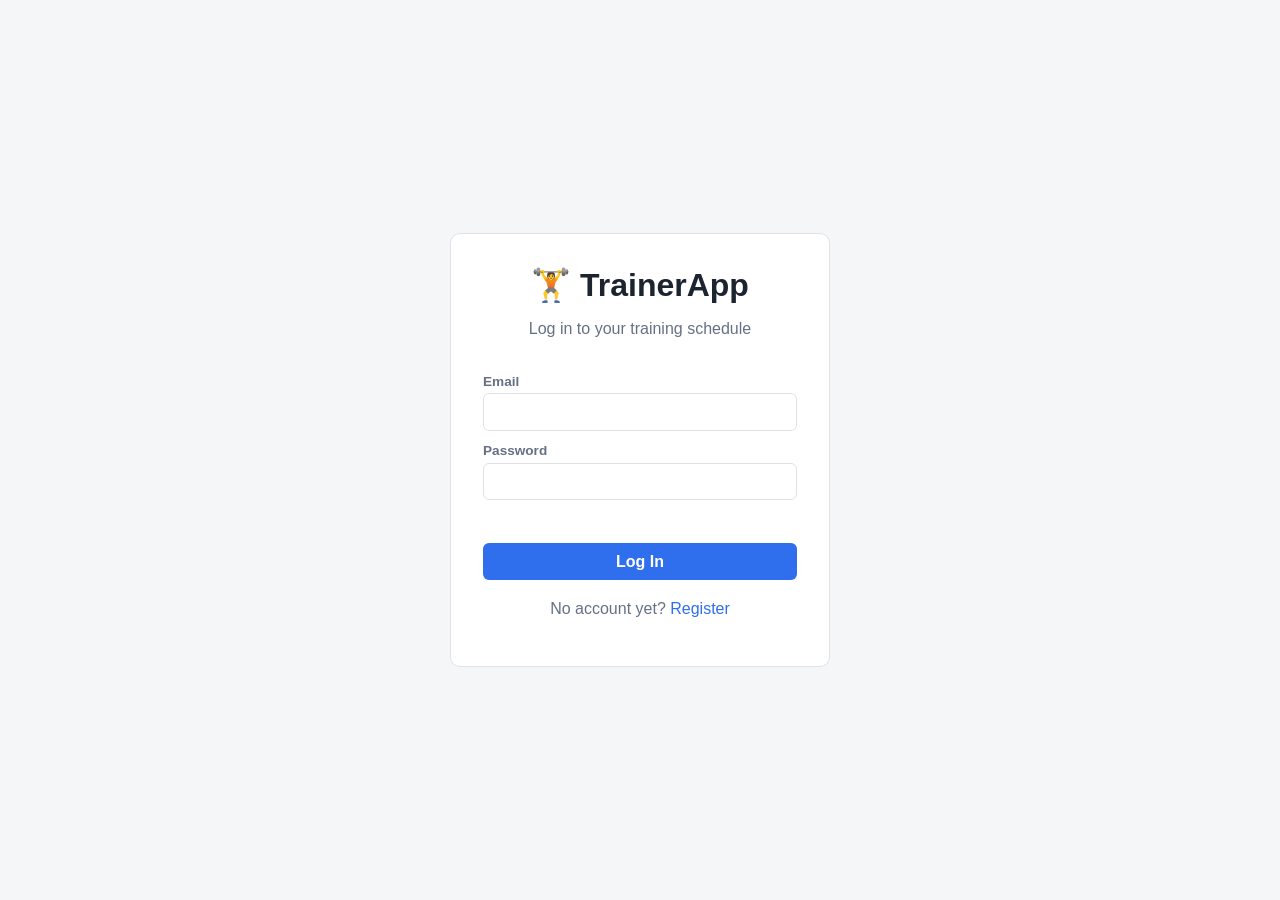
==== frontend/dashboard.html @ 72079b06 "created frontend by claude, may be temporary" ====
<!doctype html>
<html lang="en">
<head>
  <meta charset="UTF-8" />
  <meta name="viewport" content="width=device-width, initial-scale=1" />
  <title>Today · TrainerApp</title>
  <link rel="stylesheet" href="css/style.css" />
</head>
<body>
  <nav class="topnav">
    <span class="brand">🏋️ TrainerApp</span>
    <div class="nav-links">
      <a href="dashboard.html" class="active">Today</a>
      <a href="planner.html">Planner</a>
      <a href="history.html">History</a>
      <button id="logout-btn" class="link-btn">Logout</button>
    </div>
  </nav>

  <main class="container">
    <h1>Today &mdash; <span id="today-label"></span></h1>
    <div id="workout-container" class="card">Loading…</div>
  </main>

  <script src="js/api.js"></script>
  <script src="js/dashboard.js"></script>
</body>
</html>
---- frontend/css/style.css ----
:root {
  --bg: #f4f6f8;
  --surface: #ffffff;
  --text: #1c2430;
  --text-muted: #667085;
  --border: #dfe3e8;
  --primary: #2f6fed;
  --primary-hover: #2559c4;
  --danger: #d93025;
  --success: #1a7f37;
  --radius: 10px;
}

* {
  box-sizing: border-box;
}

body {
  margin: 0;
  font-family: -apple-system, BlinkMacSystemFont, "Segoe UI", Roboto, Helvetica, Arial, sans-serif;
  background: var(--bg);
  color: var(--text);
}

h1, h2, h3 {
  margin: 0 0 0.5em;
}

a {
  color: var(--primary);
  text-decoration: none;
}
a:hover {
  text-decoration: underline;
}

/* Top navigation */
.topnav {
  display: flex;
  align-items: center;
  justify-content: space-between;
  padding: 0.9rem 1.5rem;
  background: var(--surface);
  border-bottom: 1px solid var(--border);
  flex-wrap: wrap;
  gap: 0.5rem;
}
.topnav .brand {
  font-weight: 700;
  font-size: 1.1rem;
}
.nav-links {
  display: flex;
  align-items: center;
  gap: 1.25rem;
}
.nav-links a {
  color: var(--text-muted);
  font-weight: 500;
}
.nav-links a.active,
.nav-links a:hover {
  color: var(--primary);
}

.link-btn {
  background: none;
  border: none;
  color: var(--text-muted);
  font: inherit;
  font-weight: 500;
  cursor: pointer;
  padding: 0;
}
.link-btn:hover {
  color: var(--danger);
}

/* Layout */
.container {
  max-width: 900px;
  margin: 0 auto;
  padding: 1.75rem 1.5rem 3rem;
}

.hint {
  color: var(--text-muted);
  margin-top: -0.25rem;
  margin-bottom: 1.25rem;
}

.card {
  background: var(--surface);
  border: 1px solid var(--border);
  border-radius: var(--radius);
  padding: 1.5rem;
}

.exercise-list {
  margin: 0.5rem 0 1rem;
  padding-left: 1.25rem;
}
.exercise-list li {
  margin-bottom: 0.3rem;
}

.status-complete {
  color: var(--success);
  font-weight: 600;
}

/* Forms (auth + inline) */
.auth-body {
  min-height: 100vh;
  display: flex;
  align-items: center;
  justify-content: center;
  background: var(--bg);
}
.auth-card {
  background: var(--surface);
  border: 1px solid var(--border);
  border-radius: var(--radius);
  padding: 2rem;
  width: 100%;
  max-width: 380px;
  text-align: center;
}
.auth-card .subtitle {
  color: var(--text-muted);
  margin-bottom: 1.5rem;
}
.switch-link {
  margin-top: 1.25rem;
  color: var(--text-muted);
}

form {
  display: flex;
  flex-direction: column;
  text-align: left;
}

label {
  font-size: 0.85rem;
  font-weight: 600;
  margin: 0.75rem 0 0.3rem;
  color: var(--text-muted);
}

input[type="text"],
input[type="email"],
input[type="password"],
textarea {
  padding: 0.55rem 0.65rem;
  border: 1px solid var(--border);
  border-radius: 6px;
  font: inherit;
  width: 100%;
}
input:focus,
textarea:focus {
  outline: 2px solid var(--primary);
  outline-offset: 1px;
}

textarea {
  resize: vertical;
}

button[type="submit"],
button.edit-btn,
button.add-btn,
#complete-btn {
  margin-top: 1.25rem;
  background: var(--primary);
  color: white;
  border: none;
  border-radius: 6px;
  padding: 0.6rem 1rem;
  font: inherit;
  font-weight: 600;
  cursor: pointer;
}
button[type="submit"]:hover,
button.edit-btn:hover,
button.add-btn:hover,
#complete-btn:hover {
  background: var(--primary-hover);
}
button:disabled {
  opacity: 0.6;
  cursor: not-allowed;
}

.error-message {
  color: var(--danger);
  font-size: 0.85rem;
  min-height: 1.1em;
  margin: 0.5rem 0 0;
}
.success-message {
  color: var(--success);
  font-size: 0.85rem;
  min-height: 1.1em;
  margin: 0.5rem 0 0;
}

/* Planner */
.planner-grid {
  display: grid;
  grid-template-columns: repeat(auto-fill, minmax(240px, 1fr));
  gap: 1rem;
}
.day-card {
  background: var(--surface);
  border: 1px solid var(--border);
  border-radius: var(--radius);
  padding: 1.1rem;
}
.day-card .workout-name {
  font-weight: 600;
  margin-bottom: 0.4rem;
}
.day-card .empty-hint {
  color: var(--text-muted);
  font-size: 0.9rem;
}

.exercise-row {
  display: flex;
  gap: 0.4rem;
  margin-bottom: 0.4rem;
}
.exercise-row input {
  flex: 1;
}
.remove-exercise-btn {
  background: none;
  border: 1px solid var(--border);
  border-radius: 6px;
  width: 2rem;
  cursor: pointer;
  color: var(--danger);
  font-size: 1rem;
}

.add-exercise-btn,
.cancel-btn {
  background: none;
  border: 1px solid var(--border);
  border-radius: 6px;
  padding: 0.4rem 0.7rem;
  font: inherit;
  cursor: pointer;
  margin-top: 0.3rem;
  width: fit-content;
}

.form-actions {
  display: flex;
  gap: 0.6rem;
  align-items: center;
}
.form-actions .cancel-btn {
  margin-top: 1.25rem;
}

/* History table */
.table-wrap {
  overflow-x: auto;
  background: var(--surface);
  border: 1px solid var(--border);
  border-radius: var(--radius);
}
.history-table {
  width: 100%;
  border-collapse: collapse;
}
.history-table th,
.history-table td {
  text-align: left;
  padding: 0.7rem 1rem;
  border-bottom: 1px solid var(--border);
}
.history-table th {
  color: var(--text-muted);
  font-size: 0.8rem;
  text-transform: uppercase;
  letter-spacing: 0.03em;
}
.history-table tr:last-child td {
  border-bottom: none;
}

@media (prefers-color-scheme: dark) {
  :root {
    --bg: #14181f;
    --surface: #1c222c;
    --text: #e7eaf0;
    --text-muted: #93a0b4;
    --border: #2b3444;
    --primary: #5b8dfa;
    --primary-hover: #7ea3ff;
  }
}
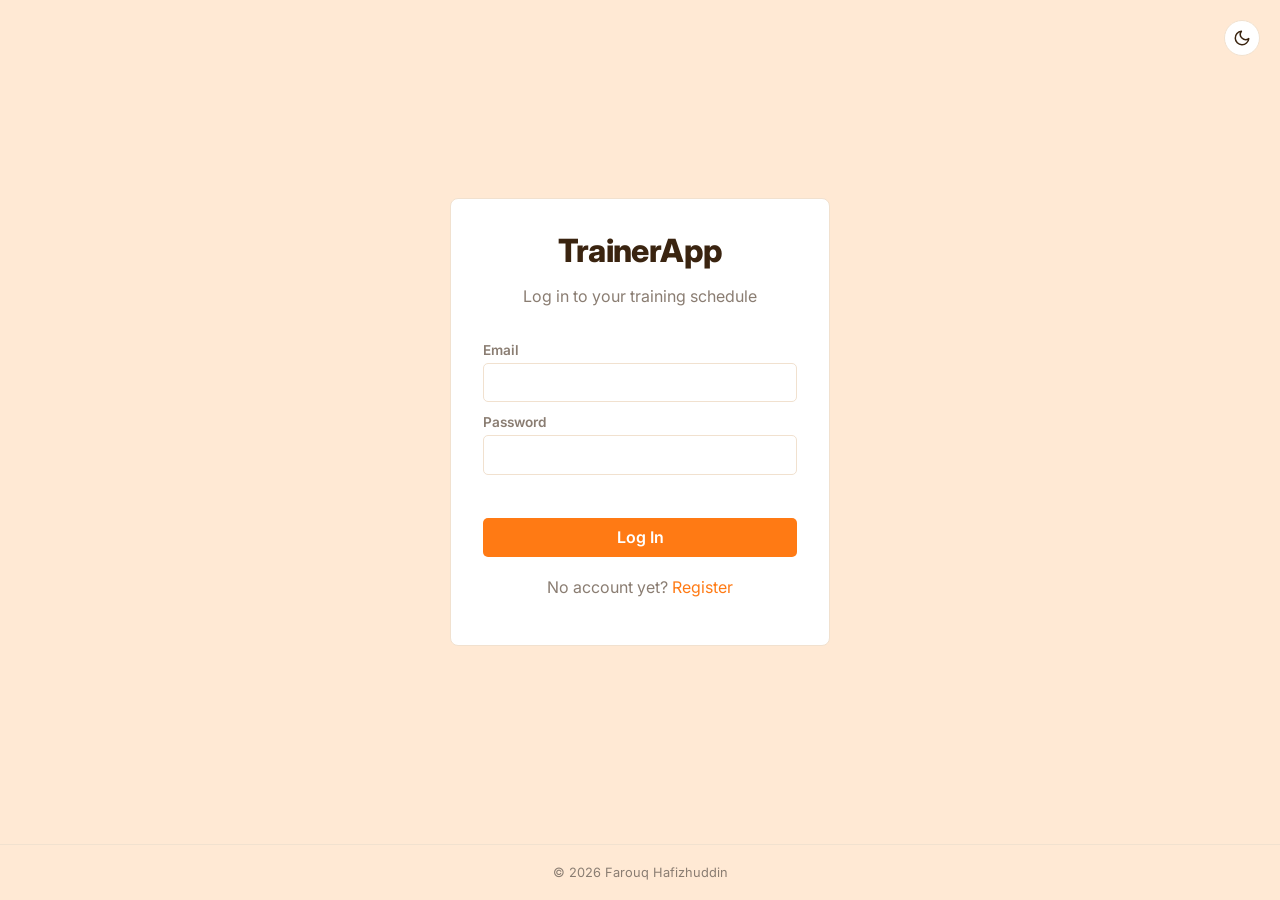
==== commit f45bf224: "frontend costumized further, history changed to calendar" ====
--- a/frontend/dashboard.html
+++ b/frontend/dashboard.html
@@ -2,18 +2,48 @@
 <html lang="en">
 <head>
   <meta charset="UTF-8" />
+  <script>
+    (function () {
+      try {
+        if (localStorage.getItem("trainer_app_theme") === "dark") {
+          document.documentElement.setAttribute("data-theme", "dark");
+        }
+      } catch (e) {}
+    })();
+  </script>
   <meta name="viewport" content="width=device-width, initial-scale=1" />
   <title>Today · TrainerApp</title>
+  <link rel="manifest" href="manifest.json" />
+  <meta name="theme-color" content="#ff7a14" />
+  <link rel="icon" href="icons/icon-192.png" />
+  <link rel="apple-touch-icon" href="icons/apple-touch-icon.png" />
+  <meta name="apple-mobile-web-app-capable" content="yes" />
+  <meta name="apple-mobile-web-app-status-bar-style" content="default" />
+  <meta name="apple-mobile-web-app-title" content="TrainerApp" />
+  <link rel="preconnect" href="https://fonts.googleapis.com" />
+  <link rel="preconnect" href="https://fonts.gstatic.com" crossorigin />
+  <link href="https://fonts.googleapis.com/css2?family=Inter:wght@400;500;600;700;800&display=swap" rel="stylesheet" />
   <link rel="stylesheet" href="css/style.css" />
 </head>
 <body>
   <nav class="topnav">
-    <span class="brand">🏋️ TrainerApp</span>
-    <div class="nav-links">
-      <a href="dashboard.html" class="active">Today</a>
-      <a href="planner.html">Planner</a>
-      <a href="history.html">History</a>
-      <button id="logout-btn" class="link-btn">Logout</button>
+    <a href="dashboard.html" class="brand">TrainerApp</a>
+    <div class="nav-right">
+      <div class="nav-links" id="nav-links">
+        <a href="dashboard.html" class="active">Today</a>
+        <a href="planner.html">Planner</a>
+        <a href="history.html">History</a>
+        <button id="logout-btn" class="link-btn">Logout</button>
+      </div>
+      <button id="theme-toggle" class="icon-btn" aria-label="Toggle dark mode">
+        <svg class="icon-sun" viewBox="0 0 24 24" fill="none" stroke="currentColor" stroke-width="2" stroke-linecap="round" stroke-linejoin="round"><circle cx="12" cy="12" r="5"></circle><line x1="12" y1="1" x2="12" y2="3"></line><line x1="12" y1="21" x2="12" y2="23"></line><line x1="4.22" y1="4.22" x2="5.64" y2="5.64"></line><line x1="18.36" y1="18.36" x2="19.78" y2="19.78"></line><line x1="1" y1="12" x2="3" y2="12"></line><line x1="21" y1="12" x2="23" y2="12"></line><line x1="4.22" y1="19.78" x2="5.64" y2="18.36"></line><line x1="18.36" y1="5.64" x2="19.78" y2="4.22"></line></svg>
+        <svg class="icon-moon" viewBox="0 0 24 24" fill="none" stroke="currentColor" stroke-width="2" stroke-linecap="round" stroke-linejoin="round"><path d="M21 12.79A9 9 0 1 1 11.21 3 7 7 0 0 0 21 12.79z"></path></svg>
+      </button>
+      <button id="nav-toggle" class="nav-toggle" aria-label="Toggle menu" aria-expanded="false" aria-controls="nav-links">
+        <span class="burger-line"></span>
+        <span class="burger-line"></span>
+        <span class="burger-line"></span>
+      </button>
     </div>
   </nav>
 
@@ -22,6 +52,10 @@
     <div id="workout-container" class="card">Loading…</div>
   </main>
 
+  <footer class="site-footer">
+    <p>&copy; 2026 Farouq Hafizhuddin</p>
+  </footer>
+
   <script src="js/api.js"></script>
   <script src="js/dashboard.js"></script>
 </body>
--- a/frontend/css/style.css
+++ b/frontend/css/style.css
@@ -1,14 +1,41 @@
 :root {
-  --bg: #f4f6f8;
+  --bg: #ffe9d4;
   --surface: #ffffff;
-  --text: #1c2430;
-  --text-muted: #667085;
-  --border: #dfe3e8;
-  --primary: #2f6fed;
-  --primary-hover: #2559c4;
-  --danger: #d93025;
-  --success: #1a7f37;
-  --radius: 10px;
+  --text: #3a2410;
+  --text-muted: #8a7d72;
+  --border: #f1e1cf;
+  --primary: #ff7a14;
+  --primary-hover: #e6690a;
+  --primary-soft: #fff0e0;
+  --secondary: #2b6f76;
+  --secondary-hover: #235a60;
+  --danger: #e0303a;
+  --danger-soft: #fde8e8;
+  --success: #16a34a;
+  --ink: #3a2410;
+  --on-primary: #ffffff;
+  --exercise-text: #241f1a;
+  --radius: 8px;
+  --transition-fast: 0.2s ease;
+}
+
+:root[data-theme="dark"] {
+  --bg: #18130f;
+  --surface: #221b15;
+  --text: #f5ece3;
+  --text-muted: #b3a596;
+  --border: #3a2d22;
+  --primary: #ff8a30;
+  --primary-hover: #ffa158;
+  --primary-soft: #3a2415;
+  --secondary: #4fb4bd;
+  --secondary-hover: #6fc8cf;
+  --danger: #ff6b6b;
+  --danger-soft: #3a1f1f;
+  --success: #34d399;
+  --ink: #f5ece3;
+  --on-primary: #1c140d;
+  --exercise-text: var(--text);
 }
 
 * {
@@ -17,9 +44,24 @@
 
 body {
   margin: 0;
-  font-family: -apple-system, BlinkMacSystemFont, "Segoe UI", Roboto, Helvetica, Arial, sans-serif;
+  min-height: 100vh;
+  display: flex;
+  flex-direction: column;
+  font-family: "Inter", -apple-system, BlinkMacSystemFont, "Segoe UI", Roboto, Helvetica, Arial, sans-serif;
   background: var(--bg);
   color: var(--text);
+}
+
+.site-footer {
+  margin-top: auto;
+  text-align: center;
+  padding: 1.25rem 1rem;
+  color: var(--text-muted);
+  font-size: 0.8rem;
+  border-top: 1px solid var(--border);
+}
+.site-footer p {
+  margin: 0;
 }
 
 h1, h2, h3 {
@@ -34,8 +76,14 @@
   text-decoration: underline;
 }
 
+button {
+  font-family: inherit;
+  transition: background-color var(--transition-fast), color var(--transition-fast), border-color var(--transition-fast);
+}
+
 /* Top navigation */
 .topnav {
+  position: relative;
   display: flex;
   align-items: center;
   justify-content: space-between;
@@ -46,9 +94,51 @@
   gap: 0.5rem;
 }
 .topnav .brand {
-  font-weight: 700;
-  font-size: 1.1rem;
-}
+  font-weight: 800;
+  font-size: 1.15rem;
+  letter-spacing: -0.01em;
+  color: var(--text);
+  text-decoration: none;
+  transition: color var(--transition-fast);
+}
+.topnav .brand:hover {
+  color: var(--primary);
+  text-decoration: none;
+}
+
+.nav-right {
+  display: flex;
+  align-items: center;
+  gap: 0.75rem;
+}
+
+.nav-toggle {
+  display: none;
+  flex-direction: column;
+  justify-content: center;
+  gap: 4px;
+  background: none;
+  border: none;
+  cursor: pointer;
+  padding: 6px;
+}
+.nav-toggle .burger-line {
+  width: 22px;
+  height: 2px;
+  border-radius: 2px;
+  background: var(--text);
+  transition: transform 0.25s ease, opacity 0.25s ease;
+}
+.nav-toggle.open .burger-line:nth-child(1) {
+  transform: translateY(6px) rotate(45deg);
+}
+.nav-toggle.open .burger-line:nth-child(2) {
+  opacity: 0;
+}
+.nav-toggle.open .burger-line:nth-child(3) {
+  transform: translateY(-6px) rotate(-45deg);
+}
+
 .nav-links {
   display: flex;
   align-items: center;
@@ -57,28 +147,74 @@
 .nav-links a {
   color: var(--text-muted);
   font-weight: 500;
+  transition: color var(--transition-fast);
 }
 .nav-links a.active,
 .nav-links a:hover {
   color: var(--primary);
+  text-decoration: none;
 }
 
 .link-btn {
-  background: none;
+  background: var(--ink);
+  color: var(--on-primary);
   border: none;
-  color: var(--text-muted);
+  border-radius: 999px;
   font: inherit;
-  font-weight: 500;
+  font-weight: 600;
+  font-size: 0.85rem;
+  cursor: pointer;
+  padding: 0.4rem 0.9rem;
+}
+.link-btn:hover {
+  background: var(--danger);
+}
+
+/* Icon buttons (theme toggle) */
+.icon-btn {
+  display: inline-flex;
+  align-items: center;
+  justify-content: center;
+  width: 2.25rem;
+  height: 2.25rem;
+  flex-shrink: 0;
+  border-radius: 999px;
+  border: 1px solid var(--border);
+  background: var(--surface);
+  color: var(--text);
   cursor: pointer;
   padding: 0;
 }
-.link-btn:hover {
-  color: var(--danger);
+.icon-btn:hover {
+  border-color: var(--primary);
+  color: var(--primary);
+}
+.icon-btn svg {
+  width: 18px;
+  height: 18px;
+}
+.icon-sun {
+  display: none;
+}
+.icon-moon {
+  display: block;
+}
+[data-theme="dark"] .icon-sun {
+  display: block;
+}
+[data-theme="dark"] .icon-moon {
+  display: none;
+}
+
+.theme-toggle-corner {
+  position: fixed;
+  top: 1.25rem;
+  right: 1.25rem;
 }
 
 /* Layout */
 .container {
-  max-width: 900px;
+  max-width: 1200px;
   margin: 0 auto;
   padding: 1.75rem 1.5rem 3rem;
 }
@@ -102,6 +238,7 @@
 }
 .exercise-list li {
   margin-bottom: 0.3rem;
+  color: var(--exercise-text);
 }
 
 .status-complete {
@@ -111,11 +248,14 @@
 
 /* Forms (auth + inline) */
 .auth-body {
-  min-height: 100vh;
+  background: var(--bg);
+}
+.auth-content {
+  flex: 1;
   display: flex;
   align-items: center;
   justify-content: center;
-  background: var(--bg);
+  padding: 1rem;
 }
 .auth-card {
   background: var(--surface);
@@ -126,6 +266,18 @@
   max-width: 380px;
   text-align: center;
 }
+.auth-card .brand {
+  font-weight: 800;
+  letter-spacing: -0.02em;
+}
+.auth-card .brand a {
+  color: var(--text);
+  text-decoration: none;
+  transition: color var(--transition-fast);
+}
+.auth-card .brand a:hover {
+  color: var(--primary);
+}
 .auth-card .subtitle {
   color: var(--text-muted);
   margin-bottom: 1.5rem;
@@ -154,9 +306,11 @@
 textarea {
   padding: 0.55rem 0.65rem;
   border: 1px solid var(--border);
-  border-radius: 6px;
+  border-radius: 5px;
   font: inherit;
   width: 100%;
+  background: var(--surface);
+  color: var(--text);
 }
 input:focus,
 textarea:focus {
@@ -169,25 +323,42 @@
 }
 
 button[type="submit"],
-button.edit-btn,
 button.add-btn,
-#complete-btn {
+#complete-btn,
+#modal-confirm {
   margin-top: 1.25rem;
   background: var(--primary);
-  color: white;
+  color: var(--on-primary);
   border: none;
-  border-radius: 6px;
+  border-radius: 5px;
   padding: 0.6rem 1rem;
   font: inherit;
   font-weight: 600;
   cursor: pointer;
 }
 button[type="submit"]:hover,
-button.edit-btn:hover,
 button.add-btn:hover,
-#complete-btn:hover {
+#complete-btn:hover,
+#modal-confirm:hover {
   background: var(--primary-hover);
 }
+
+button.edit-btn {
+  margin-top: 1.25rem;
+  background: transparent;
+  color: var(--primary);
+  border: 2px solid var(--primary);
+  border-radius: 5px;
+  padding: calc(0.6rem - 2px) calc(1rem - 2px);
+  font: inherit;
+  font-weight: 600;
+  cursor: pointer;
+}
+button.edit-btn:hover {
+  background: var(--primary);
+  color: var(--on-primary);
+}
+
 button:disabled {
   opacity: 0.6;
   cursor: not-allowed;
@@ -217,6 +388,12 @@
   border: 1px solid var(--border);
   border-radius: var(--radius);
   padding: 1.1rem;
+  display: flex;
+  flex-direction: column;
+}
+.day-card .add-btn {
+  margin-top: auto;
+  align-self: flex-end;
 }
 .day-card .workout-name {
   font-weight: 600;
@@ -238,7 +415,7 @@
 .remove-exercise-btn {
   background: none;
   border: 1px solid var(--border);
-  border-radius: 6px;
+  border-radius: 5px;
   width: 2rem;
   cursor: pointer;
   color: var(--danger);
@@ -249,12 +426,18 @@
 .cancel-btn {
   background: none;
   border: 1px solid var(--border);
-  border-radius: 6px;
+  border-radius: 5px;
   padding: 0.4rem 0.7rem;
   font: inherit;
   cursor: pointer;
   margin-top: 0.3rem;
   width: fit-content;
+  color: var(--text);
+}
+.add-exercise-btn:hover,
+.cancel-btn:hover {
+  border-color: var(--secondary);
+  color: var(--secondary);
 }
 
 .form-actions {
@@ -266,41 +449,212 @@
   margin-top: 1.25rem;
 }
 
-/* History table */
-.table-wrap {
-  overflow-x: auto;
+/* History calendar */
+.calendar {
   background: var(--surface);
   border: 1px solid var(--border);
   border-radius: var(--radius);
-}
-.history-table {
-  width: 100%;
-  border-collapse: collapse;
-}
-.history-table th,
-.history-table td {
-  text-align: left;
-  padding: 0.7rem 1rem;
-  border-bottom: 1px solid var(--border);
-}
-.history-table th {
-  color: var(--text-muted);
-  font-size: 0.8rem;
+  padding: 1.25rem;
+  max-width: 560px;
+  margin: 0 auto;
+}
+.calendar-header {
+  display: flex;
+  align-items: center;
+  justify-content: space-between;
+  margin-bottom: 1rem;
+}
+.calendar-header h2 {
+  margin: 0;
+  font-size: 1.05rem;
+  min-width: 10rem;
+  text-align: center;
+}
+.calendar-weekdays {
+  display: grid;
+  grid-template-columns: repeat(7, 1fr);
+  text-align: center;
+  color: var(--text-muted);
+  font-size: 0.75rem;
   text-transform: uppercase;
   letter-spacing: 0.03em;
-}
-.history-table tr:last-child td {
-  border-bottom: none;
-}
-
-@media (prefers-color-scheme: dark) {
-  :root {
-    --bg: #14181f;
-    --surface: #1c222c;
-    --text: #e7eaf0;
-    --text-muted: #93a0b4;
-    --border: #2b3444;
-    --primary: #5b8dfa;
-    --primary-hover: #7ea3ff;
-  }
-}
+  margin-bottom: 0.5rem;
+}
+.calendar-grid {
+  display: grid;
+  grid-template-columns: repeat(7, 1fr);
+  gap: 0.35rem;
+}
+.day-cell {
+  aspect-ratio: 1 / 1;
+  display: flex;
+  align-items: center;
+  justify-content: center;
+  border-radius: 5px;
+  font-size: 0.9rem;
+  color: var(--text);
+  background: var(--bg);
+  border: 2px solid transparent;
+  transition: background-color var(--transition-fast), color var(--transition-fast), border-color var(--transition-fast);
+}
+.day-cell.empty {
+  background: transparent;
+}
+.day-cell.today {
+  border-color: var(--secondary);
+  font-weight: 700;
+}
+.day-cell.completed {
+  background: var(--primary);
+  color: var(--on-primary);
+  font-weight: 600;
+  cursor: pointer;
+}
+.day-cell.completed:hover,
+.day-cell.completed:focus {
+  background: var(--primary-hover);
+  outline: none;
+}
+
+.day-tooltip {
+  position: fixed;
+  transform: translate(-50%, calc(-100% - 10px));
+  background: var(--surface);
+  border: 1px solid var(--border);
+  border-radius: 6px;
+  padding: 0.6rem 0.8rem;
+  box-shadow: 0 16px 32px rgba(36, 31, 26, 0.2);
+  font-size: 0.85rem;
+  max-width: 220px;
+  z-index: 1200;
+  opacity: 0;
+  visibility: hidden;
+  transition: opacity 0.15s ease;
+  pointer-events: none;
+}
+.day-tooltip.visible {
+  opacity: 1;
+  visibility: visible;
+}
+.day-tooltip strong {
+  display: block;
+  color: var(--text);
+  margin-bottom: 0.2rem;
+}
+.day-tooltip span {
+  display: block;
+  color: var(--text-muted);
+}
+
+/* Modal (notes popup) */
+body.modal-open {
+  overflow: hidden;
+}
+.modal-overlay {
+  position: fixed;
+  inset: 0;
+  background: rgba(36, 31, 26, 0.5);
+  display: flex;
+  align-items: center;
+  justify-content: center;
+  padding: 1rem;
+  z-index: 1000;
+}
+.modal {
+  background: var(--surface);
+  border-radius: var(--radius);
+  padding: 1.5rem;
+  width: 100%;
+  max-width: 380px;
+  box-shadow: 0 24px 48px rgba(36, 31, 26, 0.25);
+}
+.modal h2 {
+  font-size: 1.15rem;
+}
+.modal-actions {
+  display: flex;
+  justify-content: flex-end;
+  gap: 0.6rem;
+  margin-top: 1.25rem;
+}
+.modal-actions .cancel-btn {
+  margin-top: 0;
+}
+#modal-confirm {
+  margin-top: 0;
+}
+
+/* Responsive breakpoints */
+@media (max-width: 640px) {
+  .topnav {
+    padding: 0.7rem 1rem;
+  }
+
+  .nav-toggle {
+    display: flex;
+  }
+
+  .nav-links {
+    position: absolute;
+    top: 100%;
+    left: 0;
+    right: 0;
+    flex-direction: column;
+    align-items: flex-start;
+    gap: 0.9rem;
+    background: var(--surface);
+    border-bottom: 1px solid var(--border);
+    padding: 1rem;
+    box-shadow: 0 12px 20px rgba(36, 31, 26, 0.08);
+    transform: translateY(-8px);
+    opacity: 0;
+    pointer-events: none;
+    transition: transform 0.25s ease, opacity 0.25s ease;
+  }
+  .nav-links.open {
+    transform: translateY(0);
+    opacity: 1;
+    pointer-events: auto;
+  }
+
+  .container {
+    padding: 1.25rem 1rem 2.5rem;
+  }
+  h1 {
+    font-size: 1.35rem;
+  }
+  .card {
+    padding: 1.1rem;
+  }
+  .auth-card {
+    padding: 1.5rem 1.25rem;
+    margin: 1rem;
+    max-width: none;
+    width: calc(100% - 2rem);
+  }
+  .planner-grid {
+    grid-template-columns: 1fr;
+  }
+  .day-card {
+    padding: 1rem;
+  }
+  .calendar {
+    padding: 1rem 0.75rem;
+  }
+  .day-cell {
+    font-size: 0.8rem;
+    border-radius: 4px;
+  }
+  .form-actions {
+    flex-wrap: wrap;
+  }
+}
+
+@media (max-width: 400px) {
+  .topnav .brand {
+    font-size: 1.05rem;
+  }
+  .modal {
+    padding: 1.25rem;
+  }
+}
